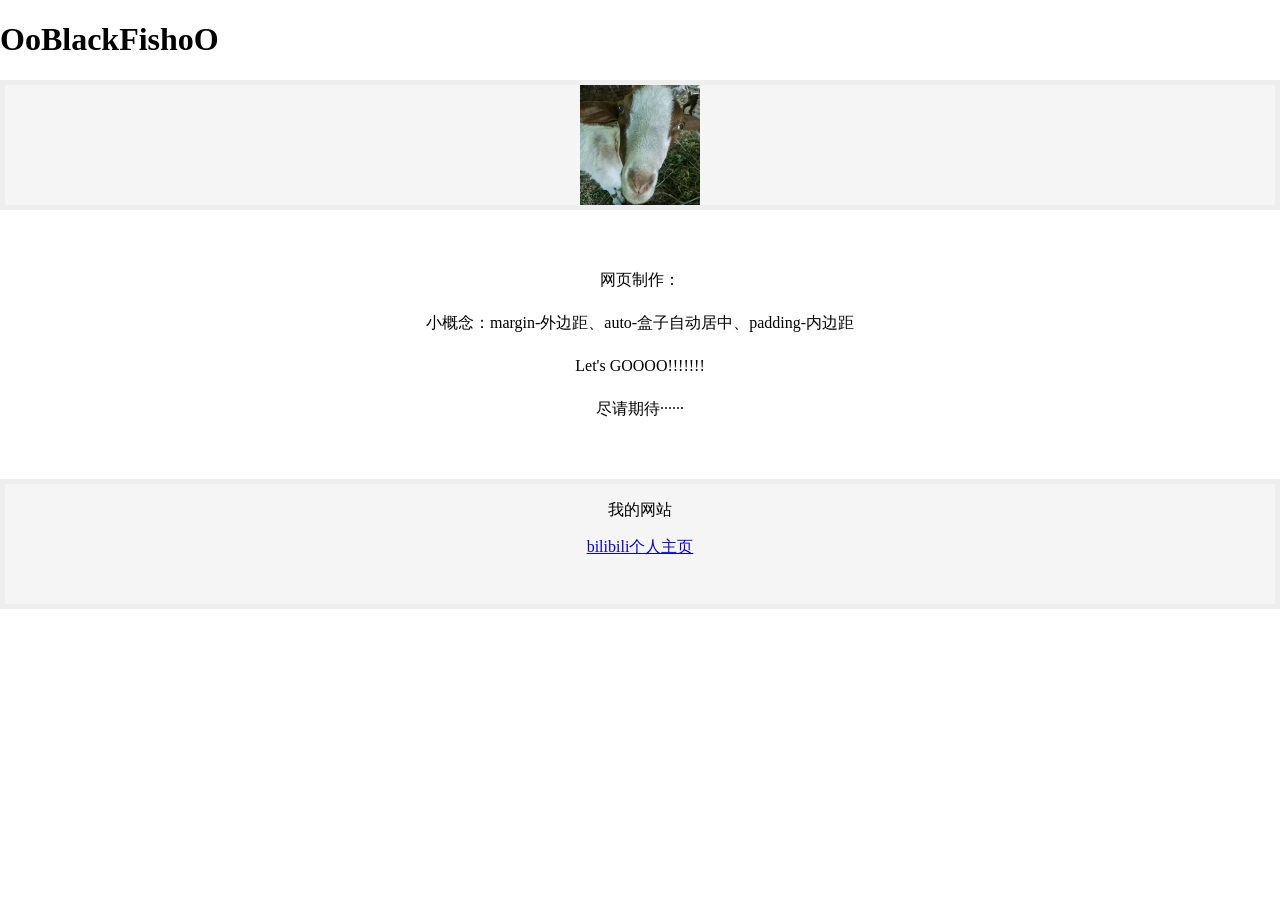
==== index.html @ 2c3a4ebf "Add files via upload" ====
<!DOCTYPE html>
<html lang="zh-CN">
  <head>
    <meta charset="utf-8">
    <meta name="viewport" content="width=device-width, initial-scale=1" />
    <title>OoBlackFishoO的网站</title>
    <style>  
      body {
        margin: 0;
      }
    </style>
  </head>
  <body>
	  <h1>OoBlackFishoO</h1>
    <div style="height: 120px; background-color: #f5f5f5; border: 5px solid #eee; text-align:center;">
    <img src="images/logo.jpg" alt="logo" width="120" height="120">
    </div>
    <div style="max-width:760px; margin:30px auto; padding:10px; line-height:1.7; text-align:center;">
      <p>网页制作：</p>
      <p>小概念：margin-外边距、auto-盒子自动居中、padding-内边距</p>
      <p>Let's GOOOO!!!!!!!</p>
      <p>尽请期待······</p>

    </div>
    <div style="height: 120px; background-color: #f5f5f5; border: 5px solid #eee; text-align:center;">
      <p>我的网站</p>
      <a href="https://space.bilibili.com/567414097" target="_blank">bilibili个人主页</a>
      </div>

  </body>
</html>
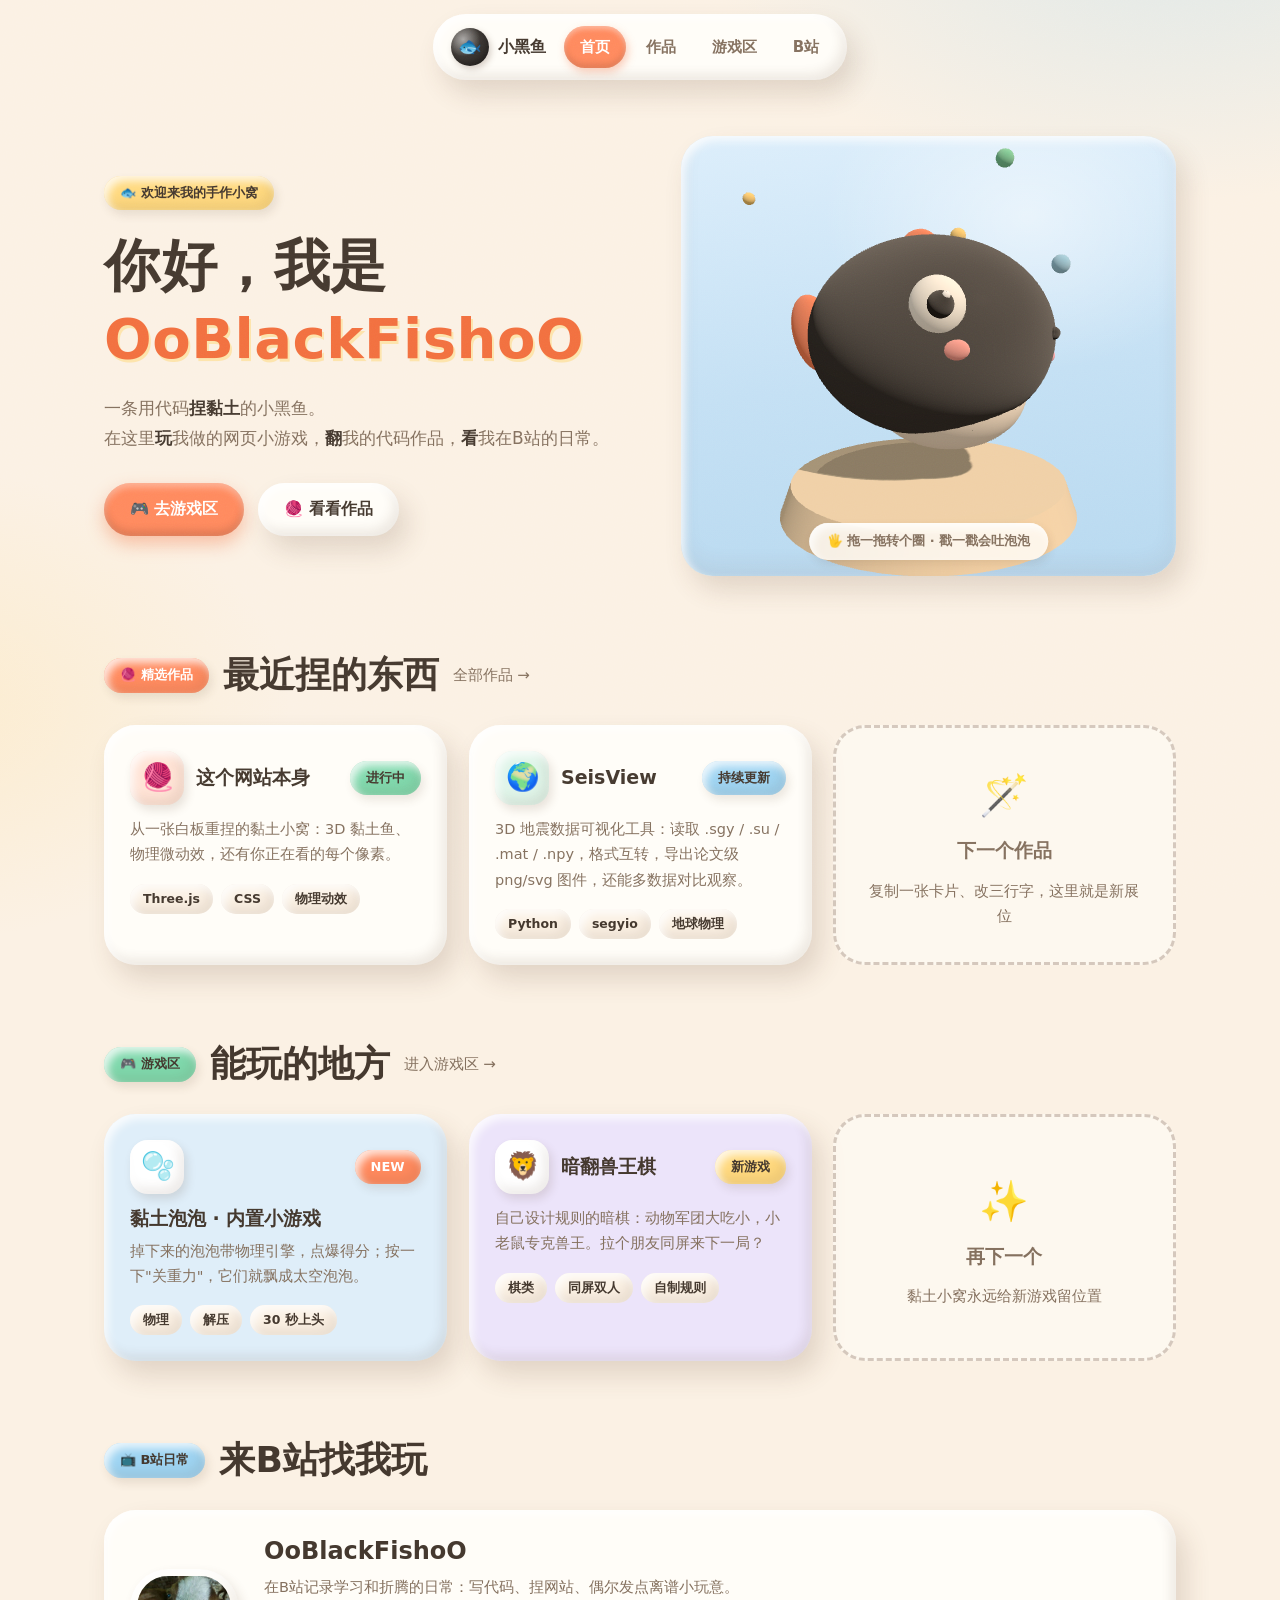
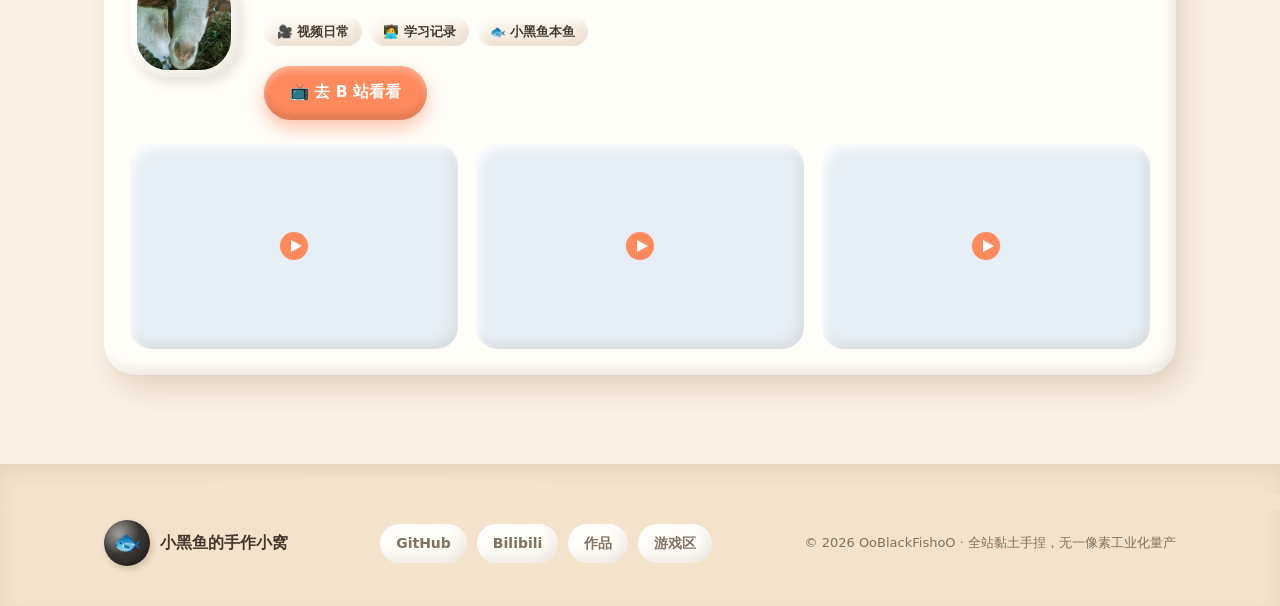
==== commit 49f0df6f: "全站重做：3D 黏土风小窝 - 首页 Three.js 捏的 3D 黏土小黑鱼（可拖拽旋转、戳了吐泡泡） - 作品集：SeisView、本网站、黏土泡泡、暗翻兽王棋 - 游戏区：物理小游戏《黏土泡泡》" ====
--- a/index.html
+++ b/index.html
@@ -1,31 +1,198 @@
 <!DOCTYPE html>
 <html lang="zh-CN">
-  <head>
-    <meta charset="utf-8">
-    <meta name="viewport" content="width=device-width, initial-scale=1" />
-    <title>OoBlackFishoO的网站</title>
-    <style>  
-      body {
-        margin: 0;
-      }
-    </style>
-  </head>
-  <body>
-	  <h1>OoBlackFishoO</h1>
-    <div style="height: 120px; background-color: #f5f5f5; border: 5px solid #eee; text-align:center;">
-    <img src="images/logo.jpg" alt="logo" width="120" height="120">
+<head>
+  <meta charset="utf-8">
+  <meta name="viewport" content="width=device-width, initial-scale=1">
+  <title>小黑鱼的手作小窝 · OoBlackFishoO</title>
+  <meta name="description" content="一条用代码捏黏土的小黑鱼：网页小游戏、代码作品与B站日常。">
+  <link rel="icon" type="image/svg+xml" href="favicon.svg">
+  <link rel="stylesheet" href="css/style.css">
+  <noscript><style>.pop{opacity:1 !important;transform:none !important}</style></noscript>
+</head>
+<body data-page="home">
+
+  <!-- 顶部黏土导航 -->
+  <nav class="nav">
+    <a class="nav-logo" href="index.html">
+      <span class="ava">🐟</span><span class="name">小黑鱼</span>
+    </a>
+    <div class="nav-links">
+      <a class="nav-link" data-nav="home" href="index.html">首页</a>
+      <a class="nav-link" data-nav="works" href="works.html">作品</a>
+      <a class="nav-link" data-nav="games" href="games.html">游戏区</a>
+      <a class="nav-link" href="https://space.bilibili.com/567414097" target="_blank" rel="noopener">B站</a>
     </div>
-    <div style="max-width:760px; margin:30px auto; padding:10px; line-height:1.7; text-align:center;">
-      <p>网页制作：</p>
-      <p>小概念：margin-外边距、auto-盒子自动居中、padding-内边距</p>
-      <p>Let's GOOOO!!!!!!!</p>
-      <p>尽请期待······</p>
+  </nav>
 
+  <!-- ============ 首屏：3D 黏土小黑鱼 ============ -->
+  <header class="hero">
+    <div class="hero-text">
+      <span class="badge butter pop">🐟 欢迎来我的手作小窝</span>
+      <h1 class="pop" style="--d:.06s">你好，我是<br><span class="name">OoBlackFishoO</span></h1>
+      <p class="intro pop" style="--d:.12s">
+        一条用代码<b>捏黏土</b>的小黑鱼。<br>
+        在这里<b>玩</b>我做的网页小游戏，<b>翻</b>我的代码作品，<b>看</b>我在B站的日常。
+      </p>
+      <div class="hero-cta pop" style="--d:.18s">
+        <a class="clay-btn" href="games.html">🎮 去游戏区</a>
+        <a class="clay-btn ghost" href="works.html">🧶 看看作品</a>
+      </div>
     </div>
-    <div style="height: 120px; background-color: #f5f5f5; border: 5px solid #eee; text-align:center;">
-      <p>我的网站</p>
-      <a href="https://space.bilibili.com/567414097" target="_blank">bilibili个人主页</a>
+
+    <div class="hero-stage pop" id="hero-stage" style="--d:.1s">
+      <canvas id="fish-canvas"></canvas>
+      <div class="fish-say">咕噜咕噜~</div>
+      <div class="stage-hint">🖐 拖一拖转个圈 · 戳一戳会吐泡泡</div>
+    </div>
+  </header>
+
+  <!-- ============ 精选作品 ============ -->
+  <section class="section">
+    <div class="section-head">
+      <span class="badge coral">🧶 精选作品</span>
+      <h2>最近捏的东西</h2>
+      <a class="sub" href="works.html">全部作品 →</a>
+    </div>
+
+    <div class="cards">
+      <a class="clay-card pop" href="works.html">
+        <div class="card-top">
+          <span class="clay-icon" style="background:#FFE3D5">🧶</span>
+          <h3>这个网站本身</h3>
+          <span class="badge mint">进行中</span>
+        </div>
+        <p class="desc">从一张白板重捏的黏土小窝：3D 黏土鱼、物理微动效，还有你正在看的每个像素。</p>
+        <div class="chips"><span class="chip">Three.js</span><span class="chip">CSS</span><span class="chip">物理动效</span></div>
+      </a>
+
+      <a class="clay-card pop" href="https://github.com/OoBlackFishoO/SeisView" target="_blank" rel="noopener" style="--d:.08s">
+        <div class="card-top">
+          <span class="clay-icon" style="background:#DFF5E9">🌍</span>
+          <h3>SeisView</h3>
+          <span class="badge sky">持续更新</span>
+        </div>
+        <p class="desc">3D 地震数据可视化工具：读取 .sgy / .su / .mat / .npy，格式互转，导出论文级 png/svg 图件，还能多数据对比观察。</p>
+        <div class="chips"><span class="chip">Python</span><span class="chip">segyio</span><span class="chip">地球物理</span></div>
+      </a>
+
+      <div class="clay-card placeholder pop" style="--d:.16s">
+        <span class="q">🪄</span>
+        <h3>下一个作品</h3>
+        <p class="desc">复制一张卡片、改三行字，这里就是新展位</p>
+      </div>
+    </div>
+  </section>
+
+  <!-- ============ 游戏区预告 ============ -->
+  <section class="section">
+    <div class="section-head">
+      <span class="badge mint">🎮 游戏区</span>
+      <h2>能玩的地方</h2>
+      <a class="sub" href="games.html">进入游戏区 →</a>
+    </div>
+
+    <div class="cards">
+      <a class="clay-card tint-sky pop" href="games.html">
+        <div class="card-top">
+          <span class="clay-icon" style="background:#fff">🫧</span>
+          <span class="badge coral">NEW</span>
+        </div>
+        <h3>黏土泡泡 · 内置小游戏</h3>
+        <p class="desc">掉下来的泡泡带物理引擎，点爆得分；按一下"关重力"，它们就飘成太空泡泡。</p>
+        <div class="chips"><span class="chip">物理</span><span class="chip">解压</span><span class="chip">30 秒上头</span></div>
+      </a>
+
+      <a class="clay-card tint-lilac pop" href="games/beast-chess.html" style="--d:.08s">
+        <div class="card-top">
+          <span class="clay-icon" style="background:#fff">🦁</span>
+          <h3>暗翻兽王棋</h3>
+          <span class="badge butter">新游戏</span>
+        </div>
+        <p class="desc">自己设计规则的暗棋：动物军团大吃小，小老鼠专克兽王。拉个朋友同屏来下一局？</p>
+        <div class="chips"><span class="chip">棋类</span><span class="chip">同屏双人</span><span class="chip">自制规则</span></div>
+      </a>
+
+      <div class="clay-card placeholder pop" style="--d:.16s">
+        <span class="q">✨</span>
+        <h3>再下一个</h3>
+        <p class="desc">黏土小窝永远给新游戏留位置</p>
+      </div>
+    </div>
+  </section>
+
+  <!-- ============ B站 ============ -->
+  <section class="section">
+    <div class="section-head">
+      <span class="badge sky">📺 B站日常</span>
+      <h2>来B站找我玩</h2>
+    </div>
+
+    <div class="clay-card pop">
+      <div class="bili-card">
+        <div class="left">
+          <img class="bili-ava" src="images/logo.jpg" alt="OoBlackFishoO 的头像">
+        </div>
+        <div>
+          <h3 style="font-size:24px">OoBlackFishoO</h3>
+          <p class="desc">在B站记录学习和折腾的日常：写代码、捏网站、偶尔发点离谱小玩意。</p>
+          <div class="chips">
+            <span class="chip">🎥 视频日常</span><span class="chip">🧑‍💻 学习记录</span><span class="chip">🐟 小黑鱼本鱼</span>
+          </div>
+          <div style="margin-top:20px">
+            <a class="clay-btn" href="https://space.bilibili.com/567414097" target="_blank" rel="noopener">
+              📺 去 B 站看看
+            </a>
+          </div>
+        </div>
       </div>
 
-  </body>
+      <!-- 最新视频：三块占位。想放视频时，把B站"分享 → 嵌入代码"的 <iframe> 粘进对应槽里即可 -->
+      <div class="bili-videos">
+        <div class="video-slot">
+          <!-- 示例：<iframe src="//player.bilibili.com/player.html?bvid=XXXX" scrolling="no"></iframe> -->
+        </div>
+        <div class="video-slot"></div>
+        <div class="video-slot"></div>
+      </div>
+    </div>
+  </section>
+
+  <!-- ============ 页脚 ============ -->
+  <footer class="footer">
+    <svg class="footer-wave" viewBox="0 0 1440 46" preserveAspectRatio="none" aria-hidden="true">
+      <path d="M0,46 C240,6 480,6 720,26 C960,46 1200,10 1440,30 L1440,46 Z" fill="#F3E3CC"/>
+    </svg>
+    <div class="footer-inner">
+      <div class="footer-logo" title="捏我试试">
+        <span class="ava">🐟</span>
+        <span>小黑鱼的手作小窝</span>
+      </div>
+      <div class="footer-links">
+        <a href="https://github.com/OoBlackFishoO" target="_blank" rel="noopener">GitHub</a>
+        <a href="https://space.bilibili.com/567414097" target="_blank" rel="noopener">Bilibili</a>
+        <a href="works.html">作品</a>
+        <a href="games.html">游戏区</a>
+      </div>
+      <p class="footer-copy">© 2026 OoBlackFishoO · 全站黏土手捏，无一像素工业化量产</p>
+    </div>
+  </footer>
+
+  <script src="js/clay.js"></script>
+  <script type="module" src="js/fish3d.js"></script>
+  <script>
+    /* 如果 3D 模块加载失败（极旧浏览器），显示后备大鱼 */
+    setTimeout(function () {
+      if (!window.__fish3d_ok) {
+        var s = document.getElementById("hero-stage");
+        if (s && !s.querySelector(".fish-fallback")) {
+          s.classList.add("no3d");
+          var f = document.createElement("div");
+          f.className = "fish-fallback";
+          f.textContent = "🐟";
+          s.appendChild(f);
+        }
+      }
+    }, 3500);
+  </script>
+</body>
 </html>
--- a/css/style.css
+++ b/css/style.css
@@ -0,0 +1,566 @@
+/* ============================================================
+   小黑鱼的手作小窝 · 黏土风设计系统
+   配色基准：奶油底 + 炭黑鱼身 + 珊瑚橙鱼鳍 + 柔和糖果色
+   改颜色只需改 :root 里的变量
+   ============================================================ */
+
+:root {
+  --bg: #FBF1E4;            /* 页面奶油底色 */
+  --bg-deep: #F3E3CC;       /* 深一点的奶油（页脚） */
+  --ink: #45392F;           /* 主文字：暖棕黑 */
+  --ink-soft: #85715F;      /* 次要文字 */
+  --white: #FFFDF8;         /* 卡片奶白 */
+
+  --coral: #FF8A5E;         /* 珊瑚橙（主强调色） */
+  --coral-deep: #F2703F;
+  --butter: #FFD97E;        /* 奶油黄 */
+  --mint: #7FD8AC;          /* 薄荷绿 */
+  --sky: #9ED4F2;           /* 天空蓝 */
+  --lilac: #C9B6F0;         /* 淡紫 */
+  --pink: #FFB3C7;          /* 樱花粉 */
+
+  --radius-lg: 32px;
+  --radius-md: 22px;
+  --radius-sm: 14px;
+
+  /* 黏土质感三件套：外投影 + 内高光 + 内暗影 */
+  --clay-shadow: 9px 14px 26px rgba(93, 63, 43, .16);
+  --clay-shadow-hover: 12px 20px 34px rgba(93, 63, 43, .22);
+  --clay-in-light: inset 4px 5px 9px rgba(255, 255, 255, .8);
+  --clay-in-dark: inset -5px -6px 11px rgba(93, 63, 43, .1);
+
+  /* Q弹回弹曲线 */
+  --spring: cubic-bezier(.34, 1.56, .64, 1);
+
+  --font: "Yuanti SC", "YouYuan", "Microsoft YaHei", "PingFang SC", system-ui, sans-serif;
+}
+
+* { box-sizing: border-box; }
+
+html { scroll-behavior: smooth; }
+
+body {
+  margin: 0;
+  font-family: var(--font);
+  color: var(--ink);
+  line-height: 1.75;
+  background:
+    radial-gradient(680px 400px at 92% -80px, rgba(158, 212, 242, .30), transparent 70%),
+    radial-gradient(560px 340px at -100px 32%, rgba(255, 217, 126, .22), transparent 70%),
+    var(--bg);
+  overflow-x: hidden;
+}
+
+/* 全局黏土颗粒噪点（很淡） */
+body::before {
+  content: "";
+  position: fixed;
+  inset: 0;
+  z-index: 999;
+  pointer-events: none;
+  opacity: .28;
+  mix-blend-mode: soft-light;
+  background-image: url("data:image/svg+xml,%3Csvg xmlns='http://www.w3.org/2000/svg' width='160' height='160'%3E%3Cfilter id='n'%3E%3CfeTurbulence type='fractalNoise' baseFrequency='0.9' numOctaves='2'/%3E%3C/filter%3E%3Crect width='160' height='160' filter='url(%23n)' opacity='0.55'/%3E%3C/svg%3E");
+}
+
+h1, h2, h3 { line-height: 1.3; margin: 0; }
+p { margin: 0; }
+a { color: inherit; text-decoration: none; }
+img { max-width: 100%; }
+
+::selection { background: var(--butter); color: var(--ink); }
+
+/* ---------- 顶部黏土导航 ---------- */
+.nav {
+  position: sticky;
+  top: 14px;
+  z-index: 50;
+  width: fit-content;
+  max-width: calc(100% - 28px);
+  margin: 14px auto 0;
+  display: flex;
+  align-items: center;
+  gap: 6px;
+  padding: 8px 12px;
+  background: var(--white);
+  border-radius: 999px;
+  box-shadow: var(--clay-shadow), var(--clay-in-light), var(--clay-in-dark);
+}
+
+.nav-logo {
+  display: flex;
+  align-items: center;
+  gap: 9px;
+  padding: 6px 12px 6px 6px;
+  font-weight: 900;
+  cursor: pointer;
+  user-select: none;
+}
+
+.nav-logo .ava {
+  width: 38px;
+  height: 38px;
+  border-radius: 50%;
+  line-height: 1;
+  padding-bottom: 2px;
+  background:
+    radial-gradient(circle at 32% 30%, rgba(255, 255, 255, .55), transparent 46%),
+    linear-gradient(135deg, #4A443F, #2E2A27);
+  box-shadow: inset -2px -3px 6px rgba(0, 0, 0, .35), 2px 3px 6px rgba(93, 63, 43, .25);
+  display: grid;
+  place-items: center;
+  font-size: 19px;
+}
+
+.nav-links { display: flex; gap: 4px; flex-wrap: wrap; }
+
+.nav-link {
+  padding: 8px 16px;
+  border-radius: 999px;
+  font-size: 15px;
+  font-weight: 700;
+  color: var(--ink-soft);
+  transition: transform .18s var(--spring), background .18s, color .18s;
+}
+
+.nav-link:hover { color: var(--ink); transform: translateY(-2px) scale(1.04); }
+
+.nav-link.active {
+  color: #fff;
+  background: var(--coral);
+  box-shadow: inset 0 3px 5px rgba(255, 255, 255, .4), inset 0 -4px 6px rgba(0, 0, 0, .12), 2px 4px 8px rgba(242, 112, 63, .35);
+}
+
+/* ---------- 通用板块 ---------- */
+.section { max-width: 1120px; margin: 0 auto; padding: 66px 24px 10px; }
+
+.section-head { display: flex; align-items: center; gap: 14px; margin-bottom: 26px; flex-wrap: wrap; }
+
+.badge {
+  display: inline-flex;
+  align-items: center;
+  gap: 6px;
+  padding: 6px 16px;
+  border-radius: 999px;
+  font-size: 13px;
+  font-weight: 800;
+  color: var(--ink);
+  box-shadow: var(--clay-in-light), var(--clay-in-dark), 3px 5px 10px rgba(93, 63, 43, .12);
+}
+
+.badge.coral { background: var(--coral); color: #fff; }
+.badge.butter { background: var(--butter); }
+.badge.mint { background: var(--mint); }
+.badge.sky { background: var(--sky); }
+.badge.lilac { background: var(--lilac); }
+.badge.pink { background: var(--pink); }
+
+.section-head h2 { font-size: clamp(26px, 4.4vw, 36px); font-weight: 900; }
+.section-head .sub { color: var(--ink-soft); font-size: 15px; }
+
+/* ---------- 卡片网格 ---------- */
+.cards {
+  display: grid;
+  grid-template-columns: repeat(auto-fit, minmax(280px, 1fr));
+  gap: 22px;
+}
+
+/* ---------- 黏土卡片 ---------- */
+.clay-card {
+  position: relative;
+  display: block;            /* 卡片常是 <a>，必须块级，否则行内盒换行错乱 */
+  background: var(--white);
+  border-radius: var(--radius-lg);
+  padding: 26px;
+  box-shadow: var(--clay-shadow), var(--clay-in-light), var(--clay-in-dark);
+  transition: transform .3s var(--spring), box-shadow .3s;
+  will-change: transform;
+}
+
+a.clay-card:hover { transform: translateY(-6px); box-shadow: var(--clay-shadow-hover), var(--clay-in-light), var(--clay-in-dark); }
+
+.clay-card .card-top {
+  display: flex;
+  align-items: center;
+  justify-content: space-between;
+  gap: 12px;
+  margin-bottom: 12px;
+}
+
+/* 图标与标题并排：标题占中间弹性空间，徽章固定在右 */
+.card-top .clay-icon { width: 54px; height: 54px; font-size: 27px; border-radius: 18px; }
+.card-top h3 { flex: 1; min-width: 0; line-height: 1.35; }
+.card-top .badge { flex: none; }
+
+.clay-icon {
+  width: 62px;
+  height: 62px;
+  border-radius: 22px;
+  display: grid;
+  place-items: center;
+  font-size: 30px;
+  line-height: 1;               /* emoji 字体行高会把它顶偏，锁死行高 */
+  flex: none;
+  box-shadow: var(--clay-in-light), var(--clay-in-dark), 3px 5px 10px rgba(93, 63, 43, .14);
+}
+
+/* Windows 的 emoji 墨迹普遍偏左下，做一点光学校正把字形推回中心 */
+.clay-icon { padding-bottom: 4px; text-indent: 2px; }
+
+.clay-card h3 { font-size: 19px; font-weight: 900; }
+.clay-card .desc { color: var(--ink-soft); font-size: 14.5px; margin-top: 8px; }
+
+.chips { display: flex; gap: 8px; flex-wrap: wrap; margin-top: 16px; }
+
+.chip {
+  padding: 4px 13px;
+  border-radius: 999px;
+  font-size: 12.5px;
+  font-weight: 700;
+  color: var(--ink);
+  background: var(--bg);
+  box-shadow: var(--clay-in-light), var(--clay-in-dark);
+}
+
+.tint-coral { background: #FFE3D5; }
+.tint-butter { background: #FFF0CC; }
+.tint-mint { background: #DFF5E9; }
+.tint-sky { background: #DFEEF9; }
+.tint-lilac { background: #ECE4FA; }
+.tint-pink { background: #FFE4EC; }
+
+/* 占位卡片（虚线） */
+.clay-card.placeholder {
+  border: 3px dashed rgba(93, 63, 43, .25);
+  box-shadow: none;
+  background: rgba(255, 253, 248, .55);
+  display: flex;
+  flex-direction: column;
+  align-items: center;
+  justify-content: center;
+  text-align: center;
+  min-height: 220px;
+  gap: 8px;
+  color: var(--ink-soft);
+}
+.clay-card.placeholder .q { font-size: 40px; }
+
+/* ---------- 按钮 ---------- */
+.clay-btn {
+  display: inline-flex;
+  align-items: center;
+  gap: 9px;
+  padding: 13px 26px;
+  border: 0;
+  border-radius: 999px;
+  font-family: var(--font);
+  font-size: 15.5px;
+  font-weight: 800;
+  color: #fff;
+  background: var(--coral);
+  cursor: pointer;
+  box-shadow: 0 8px 18px rgba(242, 112, 63, .4), inset 0 4px 7px rgba(255, 255, 255, .38), inset 0 -5px 9px rgba(0, 0, 0, .14);
+  transition: transform .18s var(--spring), box-shadow .18s, filter .18s;
+  user-select: none;
+}
+
+.clay-btn:hover { transform: translateY(-3px) scale(1.03); filter: saturate(1.08); }
+.clay-btn.pressed, .clay-btn:active { transform: scale(.93); }
+
+.clay-btn.ghost {
+  color: var(--ink);
+  background: var(--white);
+  box-shadow: var(--clay-shadow), var(--clay-in-light), var(--clay-in-dark);
+}
+
+.clay-btn.small { padding: 9px 18px; font-size: 14px; }
+
+/* ---------- 首页 Hero ---------- */
+.hero {
+  max-width: 1120px;
+  margin: 0 auto;
+  padding: 56px 24px 10px;
+  display: grid;
+  grid-template-columns: 1.05fr .95fr;
+  gap: 30px;
+  align-items: center;
+}
+
+.hero-text .badge { margin-bottom: 20px; }
+
+.hero-text h1 {
+  font-size: clamp(34px, 6vw, 56px);
+  font-weight: 900;
+  letter-spacing: .01em;
+  margin-bottom: 18px;
+}
+
+.hero-text h1 .name {
+  color: var(--coral-deep);
+  text-shadow: 2px 3px 0 rgba(255, 217, 126, .55);
+}
+
+.hero-text .intro { font-size: 17px; color: var(--ink-soft); max-width: 30em; }
+.hero-text .intro b { color: var(--ink); }
+
+.hero-cta { display: flex; gap: 14px; flex-wrap: wrap; margin-top: 30px; }
+
+/* 3D 鱼舞台 */
+.hero-stage {
+  position: relative;
+  min-height: 440px;
+  border-radius: var(--radius-lg);
+  background:
+    radial-gradient(340px 260px at 70% 18%, rgba(255, 255, 255, .5), transparent 60%),
+    linear-gradient(175deg, #DCEEFB 0%, #C4E0F4 55%, #B8D9F0 100%);
+  box-shadow: var(--clay-shadow), var(--clay-in-light), inset 0 -10px 22px rgba(93, 63, 43, .07);
+  overflow: hidden;
+  cursor: grab;
+}
+
+.hero-stage:active { cursor: grabbing; }
+
+.hero-stage canvas { display: block; width: 100%; height: 100%; position: absolute; inset: 0; }
+
+.stage-hint {
+  position: absolute;
+  left: 50%;
+  bottom: 16px;
+  transform: translateX(-50%);
+  padding: 7px 18px;
+  border-radius: 999px;
+  font-size: 13px;
+  font-weight: 700;
+  color: var(--ink-soft);
+  background: rgba(255, 253, 248, .82);
+  box-shadow: var(--clay-in-light), 2px 4px 8px rgba(93, 63, 43, .12);
+  pointer-events: none;
+  white-space: nowrap;
+}
+
+/* 鱼的对话气泡 */
+.fish-say {
+  position: absolute;
+  top: 14%;
+  right: 8%;
+  padding: 10px 20px;
+  border-radius: 20px;
+  border-bottom-right-radius: 6px;
+  font-weight: 800;
+  font-size: 15px;
+  color: var(--ink);
+  background: var(--white);
+  box-shadow: var(--clay-shadow), var(--clay-in-light);
+  opacity: 0;
+  transform: scale(.6) translateY(10px);
+  transition: opacity .25s, transform .3s var(--spring);
+  pointer-events: none;
+  z-index: 3;
+}
+
+.fish-say.show { opacity: 1; transform: scale(1) translateY(0); }
+
+/* 3D 不可用时的后备大鱼 */
+.hero-stage.no3d { display: grid; place-items: center; }
+.hero-stage.no3d .fish-fallback {
+  font-size: 130px;
+  filter: drop-shadow(8px 14px 18px rgba(93, 63, 43, .25));
+  cursor: pointer;
+  user-select: none;
+}
+.fish-fallback.squish { display: inline-block; animation: squish .45s var(--spring); }
+
+@keyframes squish {
+  0% { transform: scale(1, 1); }
+  35% { transform: scale(1.18, .78); }
+  65% { transform: scale(.92, 1.1); }
+  100% { transform: scale(1, 1); }
+}
+
+/* ---------- B站板块 ---------- */
+.bili-card {
+  display: grid;
+  grid-template-columns: auto 1fr;
+  gap: 26px;
+  align-items: center;
+}
+
+.bili-ava {
+  width: 108px;
+  height: 108px;
+  border-radius: 38px;
+  object-fit: cover;
+  padding: 7px;
+  background: var(--white);
+  box-shadow: var(--clay-in-light), var(--clay-in-dark), 4px 6px 12px rgba(93, 63, 43, .14);
+}
+
+.bili-videos { display: grid; grid-template-columns: repeat(auto-fit, minmax(210px, 1fr)); gap: 18px; margin-top: 24px; }
+
+.video-slot {
+  position: relative;
+  aspect-ratio: 16 / 10;
+  border-radius: var(--radius-md);
+  background: #E7EFF6 url("data:image/svg+xml,%3Csvg xmlns='http://www.w3.org/2000/svg' width='60' height='60' viewBox='0 0 60 60'%3E%3Ccircle cx='30' cy='30' r='14' fill='%23FF8A5E'/%3E%3Cpolygon points='27,24 38,30 27,36' fill='%23fff'/%3E%3C/svg%3E") center no-repeat;
+  box-shadow: var(--clay-in-light), var(--clay-in-dark);
+  overflow: hidden;
+}
+
+.video-slot iframe { position: absolute; inset: 0; width: 100%; height: 100%; border: 0; }
+
+/* ---------- 游戏区 ---------- */
+.game-wrap {
+  position: relative;
+  border-radius: var(--radius-lg);
+  background: linear-gradient(178deg, #E4F2FA, #D3E8F5);
+  box-shadow: var(--clay-in-light), inset 0 -10px 20px rgba(93, 63, 43, .06), var(--clay-shadow);
+  overflow: hidden;
+  touch-action: manipulation;
+}
+
+.game-wrap canvas { display: block; width: 100%; }
+
+.game-hud {
+  position: absolute;
+  top: 16px;
+  left: 16px;
+  right: 16px;
+  display: flex;
+  align-items: center;
+  gap: 12px;
+  flex-wrap: wrap;
+  pointer-events: none;
+}
+
+.game-hud > * { pointer-events: auto; }
+
+.score-chip {
+  padding: 8px 20px;
+  border-radius: 999px;
+  background: var(--butter);
+  font-weight: 900;
+  font-size: 16px;
+  box-shadow: var(--clay-in-light), var(--clay-in-dark), 3px 5px 10px rgba(93, 63, 43, .15);
+  transition: transform .18s var(--spring);
+}
+
+.score-chip.bump { transform: scale(1.18) rotate(-3deg); }
+
+/* ---------- 提示卡 ---------- */
+.tip-card {
+  display: flex;
+  gap: 16px;
+  align-items: flex-start;
+  background: #FFF6DE;
+  border-radius: var(--radius-md);
+  padding: 20px 24px;
+  font-size: 14.5px;
+  color: var(--ink);
+  box-shadow: var(--clay-in-light), var(--clay-in-dark), 4px 6px 12px rgba(93, 63, 43, .1);
+}
+
+.tip-card .ico { font-size: 26px; flex: none; }
+.tip-card code { background: rgba(255,255,255,.75); padding: 1px 8px; border-radius: 8px; font-size: 13px; }
+
+/* ---------- 页脚 ---------- */
+.footer {
+  margin-top: 80px;
+  background: var(--bg-deep);
+  box-shadow: inset 0 8px 18px rgba(93, 63, 43, .08);
+}
+
+.footer-wave { display: block; width: 100%; height: 46px; margin-top: 60px; }
+
+.footer-inner {
+  max-width: 1120px;
+  margin: 0 auto;
+  padding: 10px 24px 40px;
+  display: flex;
+  align-items: center;
+  justify-content: space-between;
+  gap: 18px;
+  flex-wrap: wrap;
+}
+
+.footer-logo {
+  display: flex;
+  align-items: center;
+  gap: 10px;
+  font-weight: 900;
+  cursor: pointer;
+  user-select: none;
+}
+
+.footer-logo .ava {
+  width: 46px;
+  height: 46px;
+  border-radius: 50%;
+  display: grid;
+  place-items: center;
+  line-height: 1;
+  padding-bottom: 2px;
+  font-size: 23px;
+  background: radial-gradient(circle at 32% 30%, rgba(255, 255, 255, .5), transparent 46%), linear-gradient(135deg, #4A443F, #2E2A27);
+  box-shadow: inset -2px -3px 6px rgba(0, 0, 0, .35), 2px 3px 6px rgba(93, 63, 43, .22);
+  transition: transform .2s var(--spring);
+}
+
+.footer-logo.poked .ava { animation: wob .5s var(--spring); }
+
+@keyframes wob {
+  0% { transform: rotate(0); }
+  25% { transform: rotate(-14deg) scale(1.12, .88); }
+  55% { transform: rotate(10deg) scale(.9, 1.12); }
+  100% { transform: rotate(0); }
+}
+
+.footer-links { display: flex; gap: 10px; flex-wrap: wrap; }
+.footer-links a {
+  padding: 7px 16px;
+  border-radius: 999px;
+  font-size: 14px;
+  font-weight: 700;
+  color: var(--ink-soft);
+  background: var(--white);
+  box-shadow: var(--clay-in-light), var(--clay-in-dark);
+  transition: transform .18s var(--spring), color .18s;
+}
+.footer-links a:hover { transform: translateY(-3px); color: var(--ink); }
+
+.footer-copy { color: var(--ink-soft); font-size: 13px; }
+
+/* ---------- 进场动画 ---------- */
+.pop { opacity: 0; transform: translateY(22px) scale(.92); }
+.pop.in { opacity: 1; transform: none; transition: opacity .5s ease, transform .55s var(--spring); transition-delay: var(--d, 0s); }
+
+/* ---------- 响应式 ---------- */
+@media (max-width: 880px) {
+  .hero { grid-template-columns: 1fr; padding-top: 34px; }
+  .hero-stage { order: -1; min-height: 340px; }
+  .bili-card { grid-template-columns: 1fr; text-align: center; }
+  .bili-card .left { display: flex; flex-direction: column; align-items: center; }
+  .section { padding: 48px 18px 6px; }
+}
+
+@media (max-width: 480px) {
+  .nav {
+    gap: 2px;
+    padding: 5px 7px;
+    top: 8px;
+    max-width: calc(100% - 16px);
+    flex-wrap: nowrap;
+    overflow: hidden;          /* 极窄时绝不换行撑高，也不会溢出 */
+  }
+  .nav-links { flex-wrap: nowrap; gap: 0; }
+  .nav-link { padding: 7px 9px; font-size: 13px; }
+  .nav-logo { padding: 4px 8px 4px 4px; }
+  .nav-logo span.name { display: none; }
+  .nav-logo .ava { width: 32px; height: 32px; font-size: 16px; }
+}
+
+/* ---------- 减少动态 ---------- */
+@media (prefers-reduced-motion: reduce) {
+  html { scroll-behavior: auto; }
+  *, *::before, *::after { animation: none !important; transition: none !important; }
+  .pop { opacity: 1; transform: none; }
+}
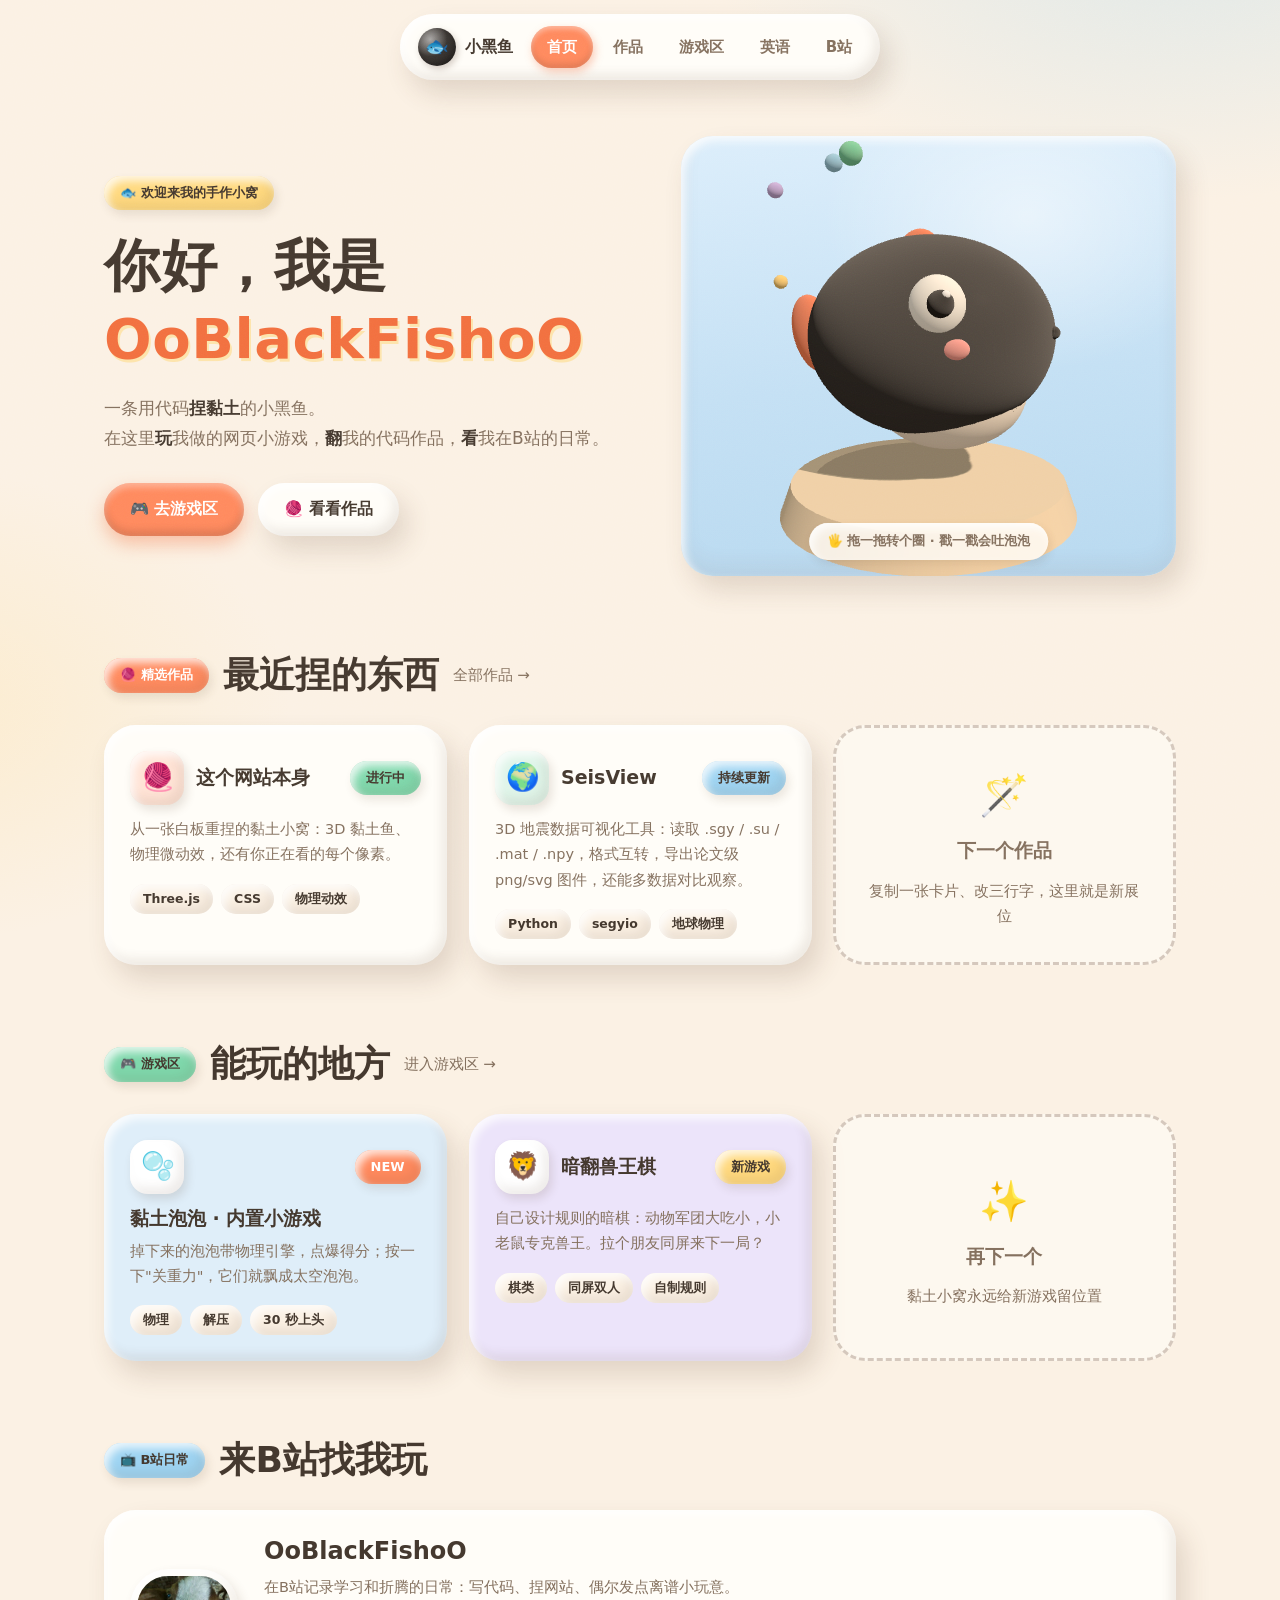
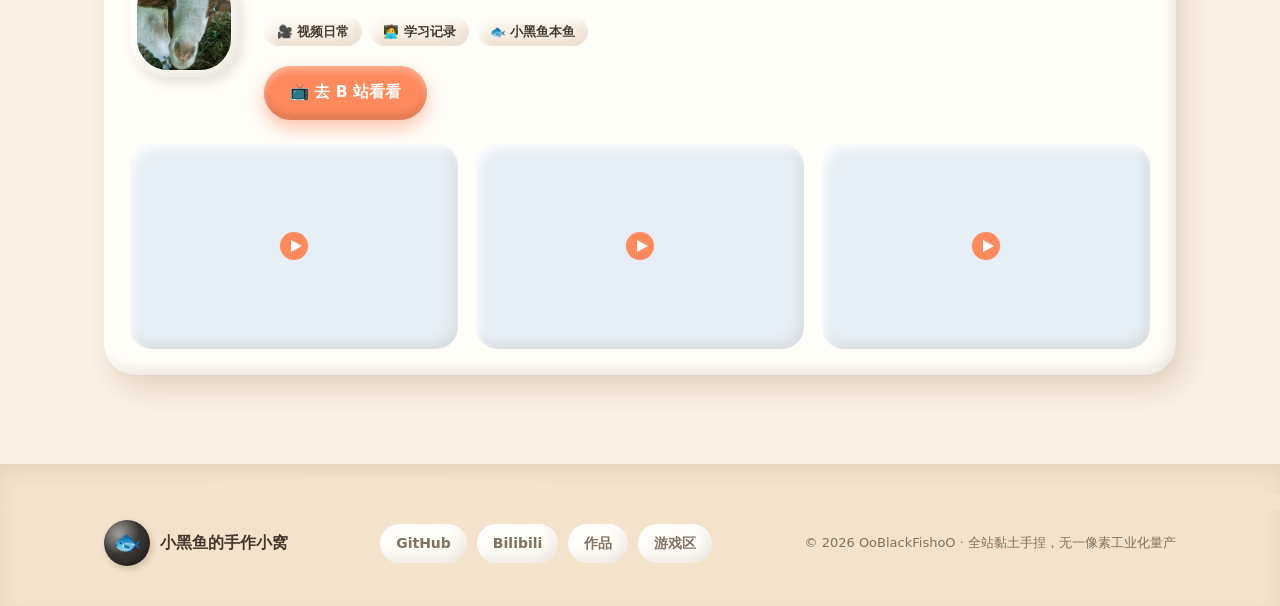
==== commit 692b30ed: "新增：2025.12 六级听力第 2 套练习与英语区入口" ====
--- a/index.html
+++ b/index.html
@@ -20,6 +20,7 @@
       <a class="nav-link" data-nav="home" href="index.html">首页</a>
       <a class="nav-link" data-nav="works" href="works.html">作品</a>
       <a class="nav-link" data-nav="games" href="games.html">游戏区</a>
+      <a class="nav-link" data-nav="english" href="english.html">英语</a>
       <a class="nav-link" href="https://space.bilibili.com/567414097" target="_blank" rel="noopener">B站</a>
     </div>
   </nav>
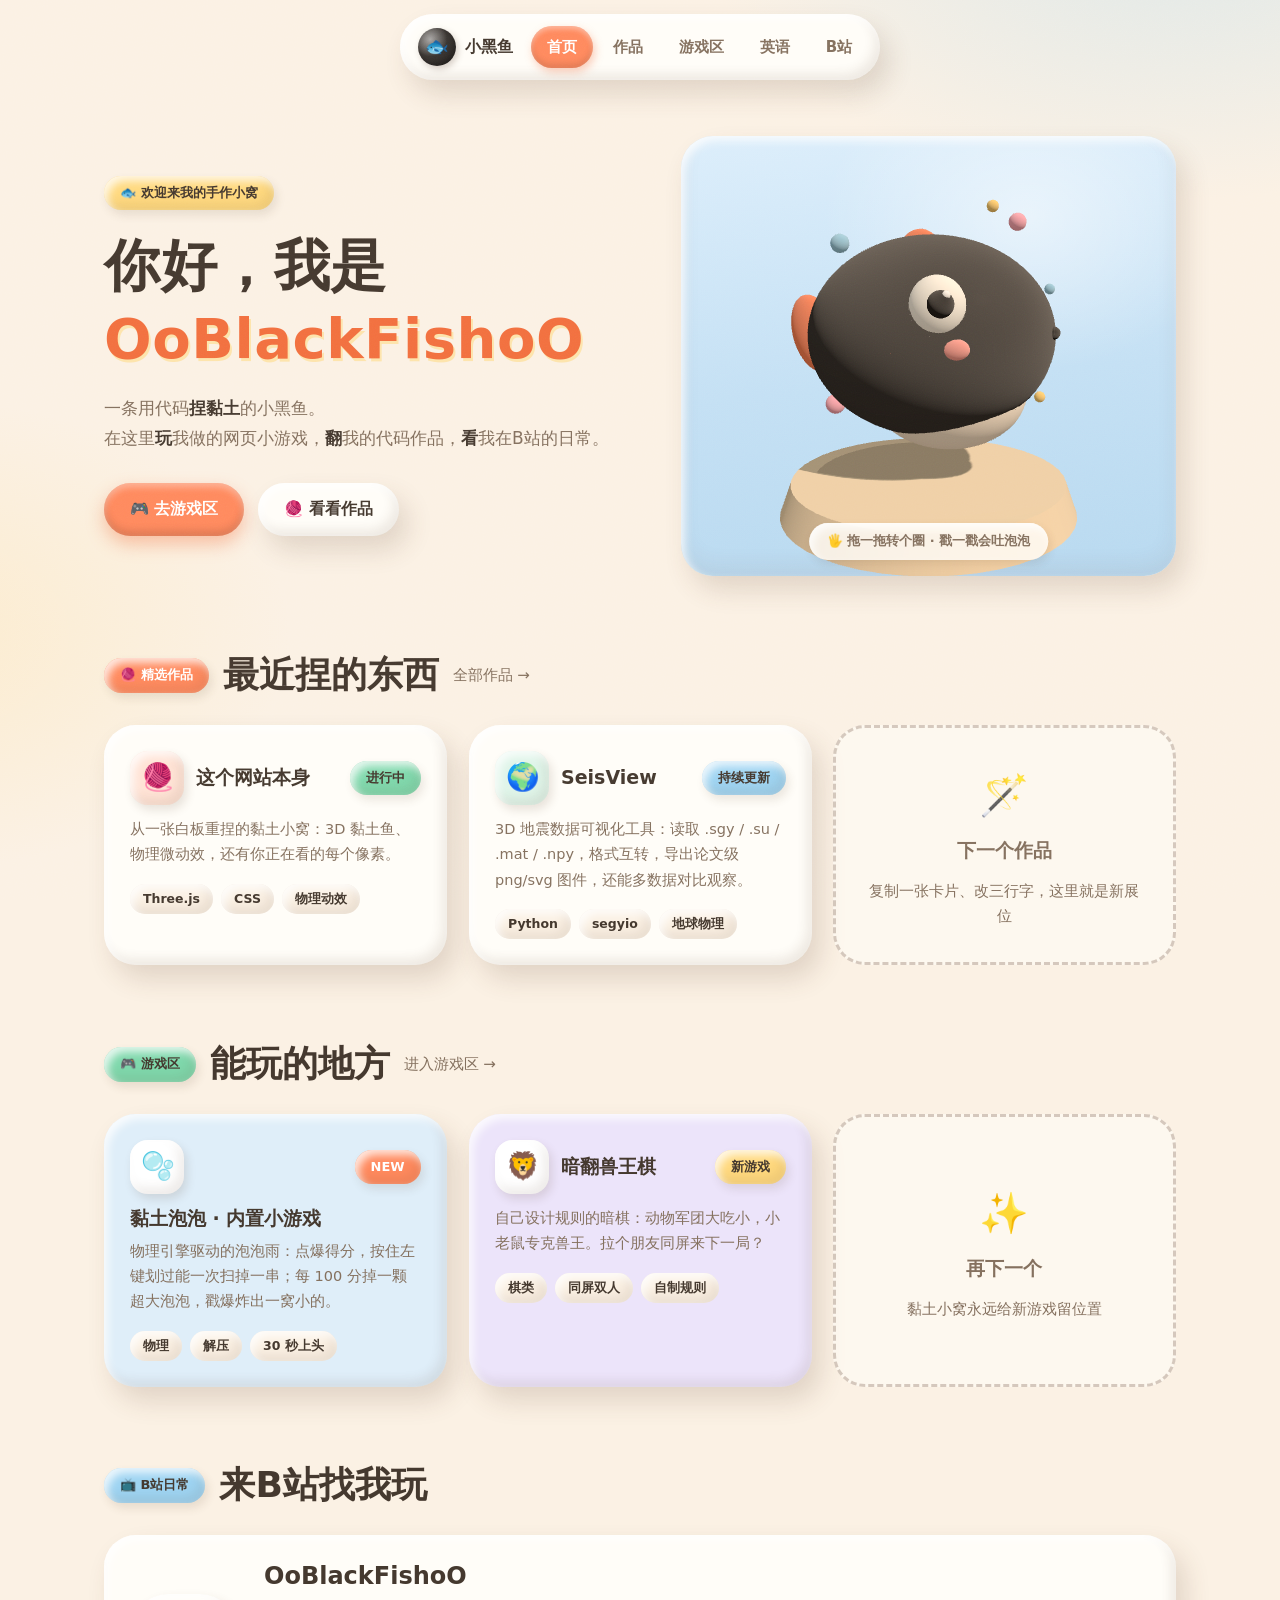
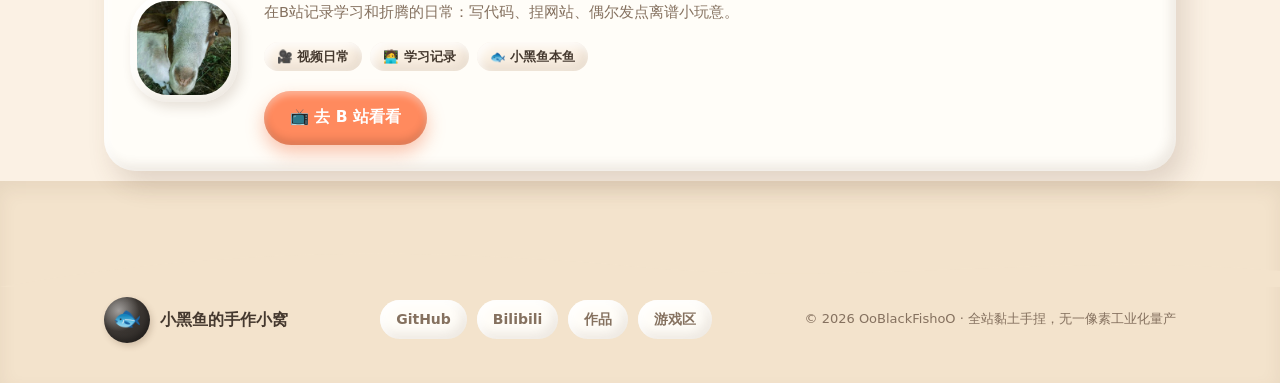
==== commit 109d5942: "全站更新：听力练习页重做播放坞与顶部翻页，黏土泡泡加扫爆与超大泡泡 - 听力：顶部吸顶翻页（页码弹层）、底部唯一播放坞（本句/本段重播、细轨进度、倍速、跳转点面板）、自动保存说明与进场动画；四份模板保" ====
--- a/index.html
+++ b/index.html
@@ -99,7 +99,7 @@
           <span class="badge coral">NEW</span>
         </div>
         <h3>黏土泡泡 · 内置小游戏</h3>
-        <p class="desc">掉下来的泡泡带物理引擎，点爆得分；按一下"关重力"，它们就飘成太空泡泡。</p>
+        <p class="desc">物理引擎驱动的泡泡雨：点爆得分，按住左键划过能一次扫掉一串；每 100 分掉一颗超大泡泡，戳爆炸出一窝小的。</p>
         <div class="chips"><span class="chip">物理</span><span class="chip">解压</span><span class="chip">30 秒上头</span></div>
       </a>
 
@@ -194,6 +194,10 @@
         }
       }
     }, 3500);
+
+    /* 视频位还没填内容时先收起来，别在页面上留一排空框 */
+    var biliVideos = document.querySelector(".bili-videos");
+    if (biliVideos && !biliVideos.querySelector("iframe")) biliVideos.remove();
   </script>
 </body>
 </html>
--- a/css/style.css
+++ b/css/style.css
@@ -418,7 +418,7 @@
   touch-action: manipulation;
 }
 
-.game-wrap canvas { display: block; width: 100%; }
+.game-wrap canvas { display: block; width: 100%; touch-action: none; }
 
 .game-hud {
   position: absolute;
@@ -528,6 +528,12 @@
 .footer-links a:hover { transform: translateY(-3px); color: var(--ink); }
 
 .footer-copy { color: var(--ink-soft); font-size: 13px; }
+
+/* 页脚贴底：内容不足一屏时也不让页脚下方露出一条空带 */
+body { min-height: 100vh; display: flex; flex-direction: column; }
+/* flex 子项的 margin:auto 会吃掉横向拉伸，这里显式给满宽再由 max-width 收住 */
+body > .section, body > .hero { width: 100%; }
+.footer { margin-top: auto; }
 
 /* ---------- 进场动画 ---------- */
 .pop { opacity: 0; transform: translateY(22px) scale(.92); }
